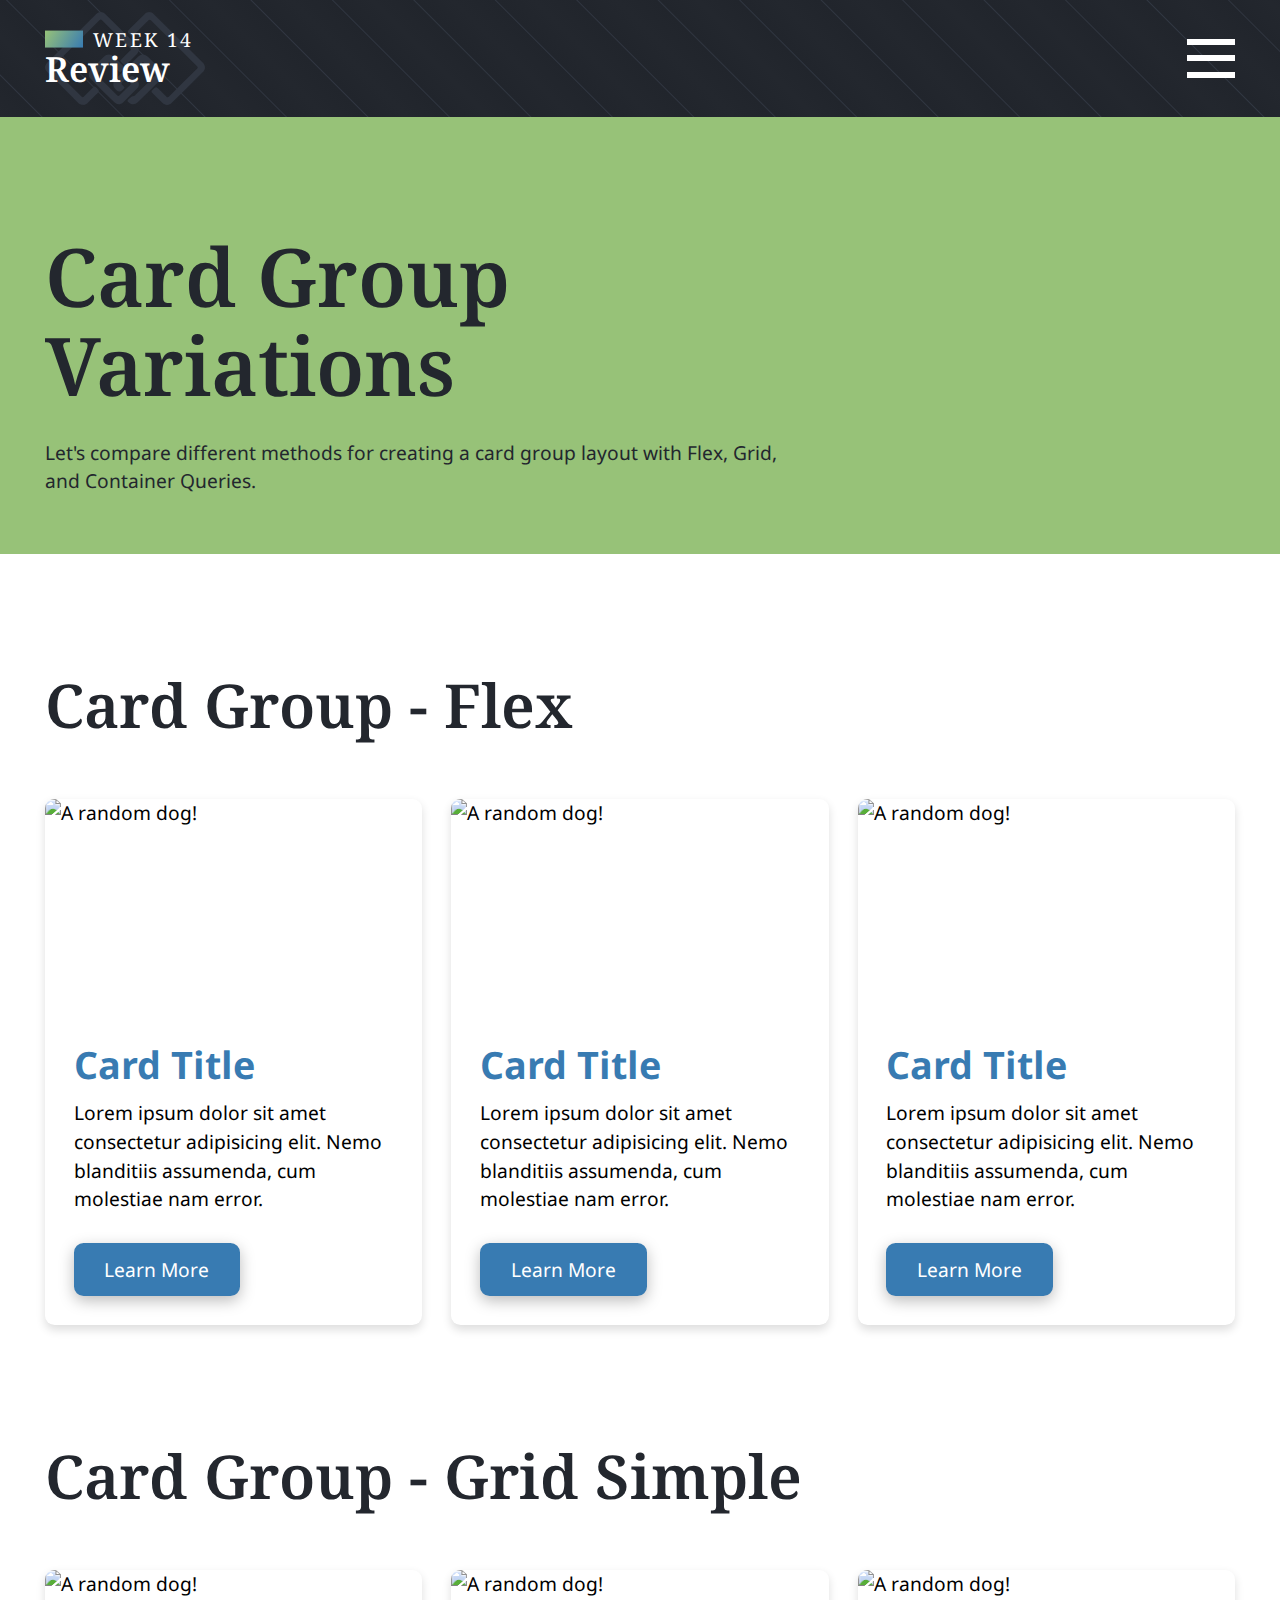
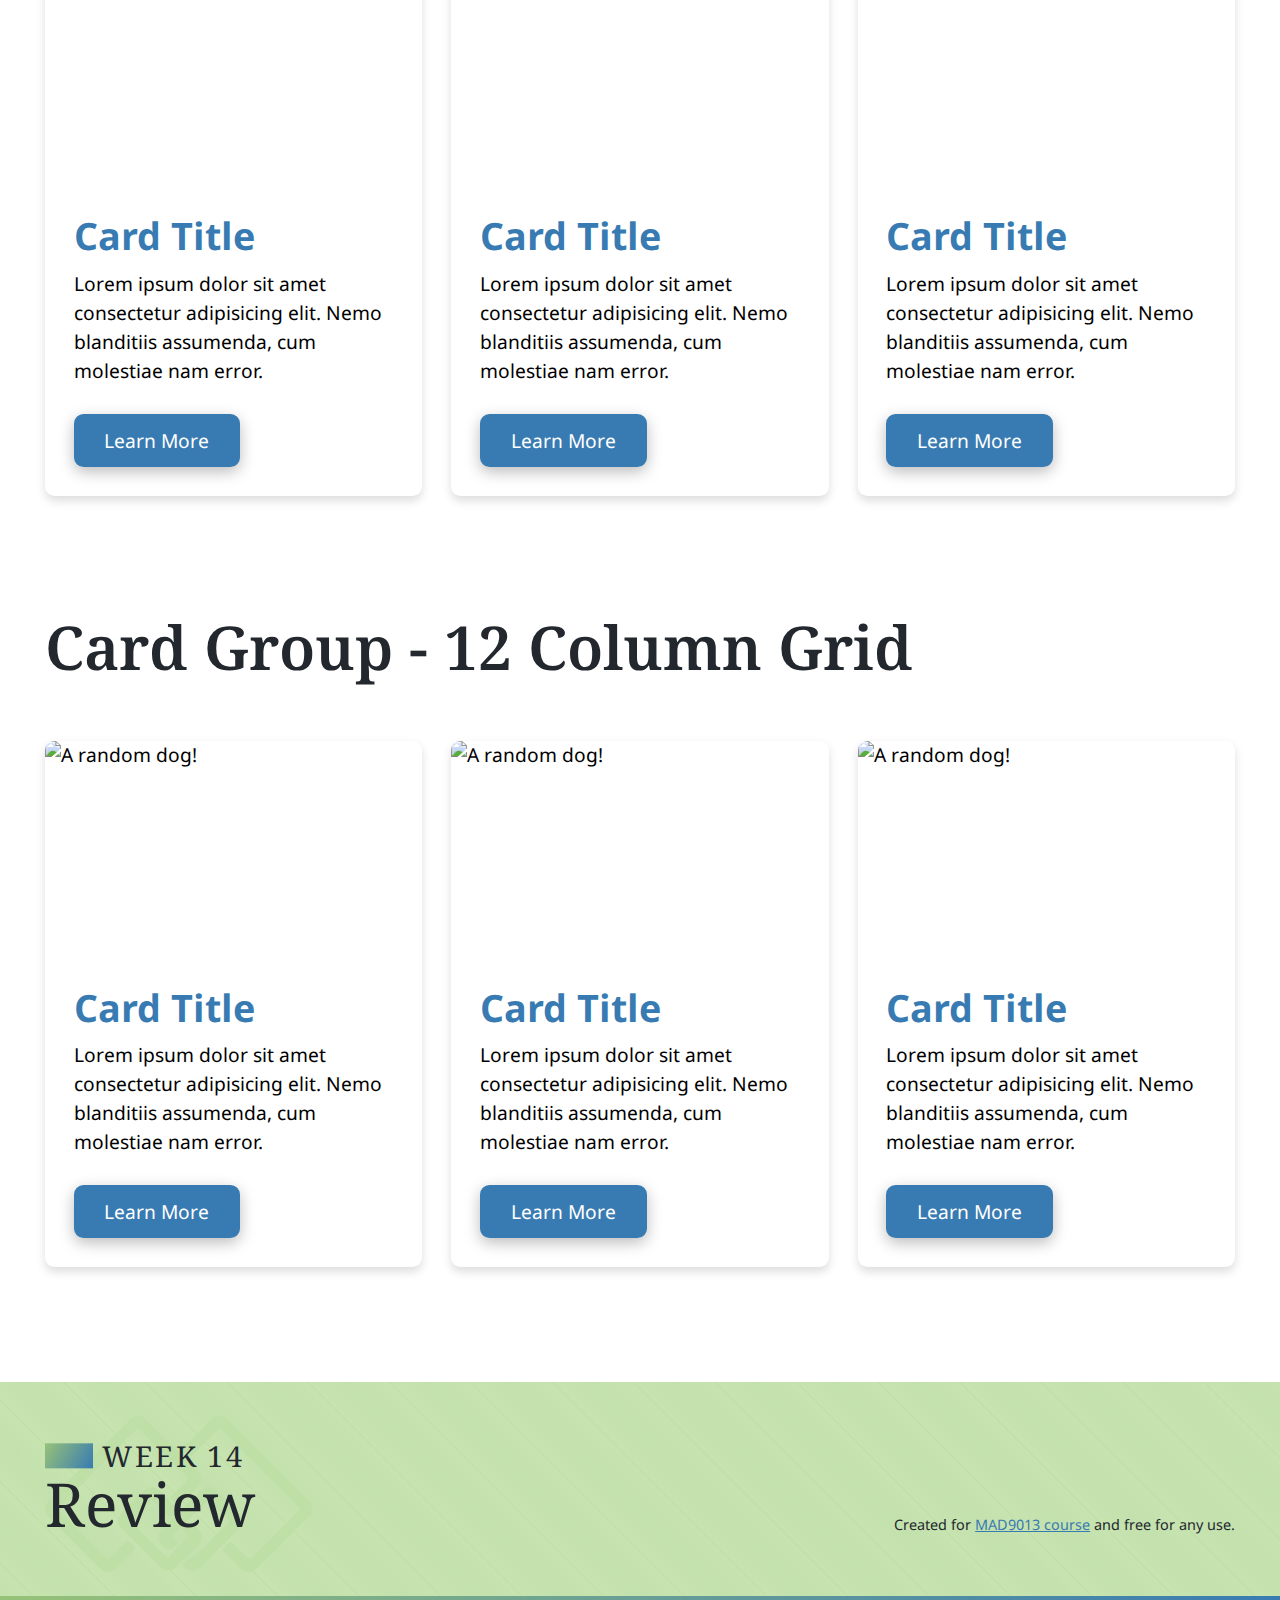
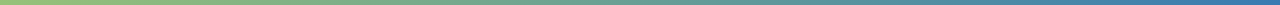
==== card-group-variations/index.html @ fa91f806 "Prep for f2024" ====
<!DOCTYPE html>
<html lang="en">
  <head>
    <!-- Ensures that the text characters are displayed properly -->
    <meta charset="UTF-8" />

    <!-- Properly sizes content across different browser window sizes -->
    <meta name="viewport" content="width=device-width, initial-scale=1.0" />

    <!--
      The site title displayed in the browser tab.
      Also used for Search Engine Optimization (SEO),
      Google results, and accessibility tools/screen readers.
    -->
    <title>Card Group Variations | W14 - Review</title>

    <!-- Loads Material Icons Font -->
    <link
      rel="stylesheet"
      href="https://fonts.googleapis.com/css2?family=Material+Symbols+Outlined:opsz,wght,FILL,GRAD@24,400,0,0"
    />

    <!-- Loads custom supporting CSS stylesheet(s) -->
    <link rel="stylesheet" href="/css/main.css" />

    <!-- Loads lesson specific CSS stylesheet -->
    <link rel="stylesheet" href="/css/card-group-variations-complete.css" />

    <!-- Loads Favicon -->
    <link rel="shortcut icon" href="favicon.ico" />
  </head>
  <body id="page">
    <!--
      Accessibility feature that allows users to
      quickly skip to key areas on the page.
    -->
    <ul class="skip-links">
      <li>
        <a class="skip-links__link" href="#nav">Skip to site navigation</a>
      </li>
      <li>
        <a class="skip-links__link" href="#main">Skip to main content</a>
      </li>
    </ul>

    <!--
      Main site header. Features our site logo and navigation.
    -->
    <header class="navbar">
      <div class="container">
        <strong class="navbar__headline">
          <a href="/" class="navbar__logo">
            <span class="navbar__week">Week 14</span>
            <span class="navbar__title">Review</span>
          </a>
        </strong>
        <button
          class="navbar__toggle"
          aria-label="Click to open mobile navigation"
        >
          <span class="navbar__tog navbar__tog--top"></span>
          <span class="navbar__tog navbar__tog--middle"></span>
          <span class="navbar__tog navbar__tog--bottom"></span>
        </button>
        <nav id="nav" class="navbar__nav">
          <ul class="navbar__list">
            <li>
              <a href="/flex/" class="navbar__link">Flex</a>
            </li>
            <li>
              <a href="/grid/" class="navbar__link">Grid</a>
            </li>
            <li>
              <a
                href="/card-group-variations/"
                class="navbar__link"
                aria-current="page"
              >
                Card Group Variations
              </a>
            </li>
          </ul>
        </nav>
      </div>
    </header>

    <!--
      The main contains ALL of the content unique to this page.
      Every page MUST have exactly one `main` that is a direct child of `body`.
    -->
    <main id="main">
      <header class="banner">
        <div class="container">
          <div class="container--text">
            <h1 class="banner__headline">Card Group Variations</h1>
            <p class="banner__byline">
              Let's compare different methods for creating a card group layout
              with Flex, Grid, and Container Queries.
            </p>
          </div>
        </div>
      </header>

      <!-- 
        ====================================================
        ============== TUTORIAL CONTENT START ==============
        ====================================================
      -->

      <section class="card-group card-group--flex">
        <div class="container">
          <h2 class="card-group__title">Card Group - Flex</h2>
          <ul class="card-group__list">
            <li class="card-group__item">
              <div class="card card--full-hover" href="#">
                <div class="card__image">
                  <img
                    src="https://placedog.net/500/500?random"
                    alt="A random dog!"
                  />
                </div>
                <div class="card__content">
                  <h3 class="card__title">Card Title</h3>
                  <p class="card__text">
                    Lorem ipsum dolor sit amet consectetur adipisicing elit.
                    Nemo blanditiis assumenda, cum molestiae nam error.
                  </p>
                  <a href="#" class="btn">Learn More</a>
                </div>
              </div>
            </li>
            <li class="card-group__item">
              <div class="card card--full-hover" href="#">
                <div class="card__image">
                  <img
                    src="https://placedog.net/600/600?random"
                    alt="A random dog!"
                  />
                </div>
                <div class="card__content">
                  <h3 class="card__title">Card Title</h3>
                  <p class="card__text">
                    Lorem ipsum dolor sit amet consectetur adipisicing elit.
                    Nemo blanditiis assumenda, cum molestiae nam error.
                  </p>
                  <a href="#" class="btn">Learn More</a>
                </div>
              </div>
            </li>
            <li class="card-group__item">
              <div class="card card--full-hover" href="#">
                <div class="card__image">
                  <img
                    src="https://placedog.net/650/650?random"
                    alt="A random dog!"
                  />
                </div>
                <div class="card__content">
                  <h3 class="card__title">Card Title</h3>
                  <p class="card__text">
                    Lorem ipsum dolor sit amet consectetur adipisicing elit.
                    Nemo blanditiis assumenda, cum molestiae nam error.
                  </p>
                  <a href="#" class="btn">Learn More</a>
                </div>
              </div>
            </li>
          </ul>
        </div>
      </section>

      <section class="card-group card-group--grid-simple">
        <div class="container">
          <h2 class="card-group__title">Card Group - Grid Simple</h2>
          <ul class="card-group__list">
            <li class="card-group__item">
              <div class="card card--full-hover" href="#">
                <div class="card__image">
                  <img
                    src="https://placedog.net/500/500?random"
                    alt="A random dog!"
                  />
                </div>
                <div class="card__content">
                  <h3 class="card__title">Card Title</h3>
                  <p class="card__text">
                    Lorem ipsum dolor sit amet consectetur adipisicing elit.
                    Nemo blanditiis assumenda, cum molestiae nam error.
                  </p>
                  <a href="#" class="btn">Learn More</a>
                </div>
              </div>
            </li>
            <li class="card-group__item">
              <div class="card card--full-hover" href="#">
                <div class="card__image">
                  <img
                    src="https://placedog.net/600/600?random"
                    alt="A random dog!"
                  />
                </div>
                <div class="card__content">
                  <h3 class="card__title">Card Title</h3>
                  <p class="card__text">
                    Lorem ipsum dolor sit amet consectetur adipisicing elit.
                    Nemo blanditiis assumenda, cum molestiae nam error.
                  </p>
                  <a href="#" class="btn">Learn More</a>
                </div>
              </div>
            </li>
            <li class="card-group__item">
              <div class="card card--full-hover" href="#">
                <div class="card__image">
                  <img
                    src="https://placedog.net/650/650?random"
                    alt="A random dog!"
                  />
                </div>
                <div class="card__content">
                  <h3 class="card__title">Card Title</h3>
                  <p class="card__text">
                    Lorem ipsum dolor sit amet consectetur adipisicing elit.
                    Nemo blanditiis assumenda, cum molestiae nam error.
                  </p>
                  <a href="#" class="btn">Learn More</a>
                </div>
              </div>
            </li>
          </ul>
        </div>
      </section>

      <section class="card-group card-group--12-col-grid">
        <div class="container">
          <h2 class="card-group__title">Card Group - 12 Column Grid</h2>
          <ul class="card-group__list">
            <li class="card-group__item">
              <div class="card card--full-hover" href="#">
                <div class="card__image">
                  <img
                    src="https://placedog.net/500/500?random"
                    alt="A random dog!"
                  />
                </div>
                <div class="card__content">
                  <h3 class="card__title">Card Title</h3>
                  <p class="card__text">
                    Lorem ipsum dolor sit amet consectetur adipisicing elit.
                    Nemo blanditiis assumenda, cum molestiae nam error.
                  </p>
                  <a href="#" class="btn">Learn More</a>
                </div>
              </div>
            </li>
            <li class="card-group__item">
              <div class="card card--full-hover" href="#">
                <div class="card__image">
                  <img
                    src="https://placedog.net/600/600?random"
                    alt="A random dog!"
                  />
                </div>
                <div class="card__content">
                  <h3 class="card__title">Card Title</h3>
                  <p class="card__text">
                    Lorem ipsum dolor sit amet consectetur adipisicing elit.
                    Nemo blanditiis assumenda, cum molestiae nam error.
                  </p>
                  <a href="#" class="btn">Learn More</a>
                </div>
              </div>
            </li>
            <li class="card-group__item">
              <div class="card card--full-hover" href="#">
                <div class="card__image">
                  <img
                    src="https://placedog.net/650/650?random"
                    alt="A random dog!"
                  />
                </div>
                <div class="card__content">
                  <h3 class="card__title">Card Title</h3>
                  <p class="card__text">
                    Lorem ipsum dolor sit amet consectetur adipisicing elit.
                    Nemo blanditiis assumenda, cum molestiae nam error.
                  </p>
                  <a href="#" class="btn">Learn More</a>
                </div>
              </div>
            </li>
          </ul>
        </div>
      </section>

      <!-- 
        ====================================================
        =============== TUTORIAL CONTENT END ===============
        ====================================================
      -->
    </main>

    <!--
      Site footer. Contains site logo and legal info.
      
      Could also contain other concluding information such
      as repeating the navigation, contact info, and more.
    -->
    <footer class="footer">
      <div class="container container--grid">
        <div class="footer__column">
          <a href="/" class="footer__logo">
            <span class="footer__week">Week 14</span>
            <span class="footer__title">Review</span>
          </a>
        </div>

        <div class="footer__column footer__column--legal">
          <small>
            Created for
            <a href="https://mad9013.github.io/f2024/">MAD9013 course</a> and
            free for any use.
          </small>
        </div>
      </div>
    </footer>

    <!-- Accessibility feature: return to top button -->
    <a
      href="#page"
      class="to-top"
      aria-label="Click to return to top of the page"
    >
      <i class="material-symbols-outlined">arrow_upward</i>
    </a>

    <!--
      Adds a layer when the mobile navigation is open that
      allows users to click to the side and auto close the nav
    -->
    <div class="click-to-close"></div>

    <!-- Loads custom JavaScript file -->
    <script src="/js/main.js"></script>
  </body>
</html>
---- css/main.css ----
/* CSS Custom Properties AKA Variables */
:root {
  /* Colors */
  --color-primary: #23272e;
  --color-primary--light: #303641;
  --color-primary--dark: #21252c;
  --color-red: #d86972;
  --color-red--dark: #a94c54;
  --color-orange: #bb8b5e;
  --color-orange--dark: #8d6744;
  --color-green: #97c278;
  --color-green--medium: #bedfa5;
  --color-green--light: #c3e1ad;
  --color-green--lighter: #c6e3b0;
  --color-blue: #387bb2;
  --color-blue--light: #8eb9dd;
  --color-blue--lighter: #dbeaf8;
  --color-blue--dark: #2c6593;
  --color-purple: #c678dd;
  --color-purple--dark: #9c5bb0;
  --color-yellow: #ddc678;
  --color-yellow--dark: #b09c5b;
  --color-cyan: #78ddd0;
  --color-cyan--dark: #57b0a5;
  --color-brown: #3e2c18;
  --color-brown--dark: #1e150b;
  --color-gray: #333;
  --color-gray--dark: #222;

  /* Fonts */
  --font-primary: "Noto Sans", sans-serif;
  --font-secondary: "Noto Serif", serif;

  /* Sizing */
  --container: 65em;
  --container--text: 40em;

  /* Standardization */
  --transition: 0.2s;
  --shadow: 0 0.25rem 0.75rem #0004;
  --shadow--large: 0 0.5rem 1.5rem #0004;
  --shadow--subtle: 0 0.125rem 0.5rem #0002;
  --radius: 0.5em;
}

/* CSS Reset */

/* Box sizing rules */
*,
*::before,
*::after {
  box-sizing: border-box;
}

::selection {
  background-color: var(--color-blue);
  color: #fff;
}

/* Set core root defaults */
html {
  color: var(--color-primary);
  font-family: var(--font-primary);
  line-height: 1.5;
}

html:focus-within {
  scroll-behavior: smooth;
}

/* Set core body defaults */
body {
  min-height: 100vh;
  text-rendering: optimizeSpeed;
  margin: 0;
  display: grid;
  grid-template-rows: auto auto 1fr auto;
}

/* Update default margin */
h1,
h2,
h3,
h4,
h5,
h6,
p,
figure,
blockquote,
ol,
ul,
dl,
dd {
  margin: 0 0 1.5rem;
}

/* Remove list styles on ul, ol elements with a list role, which suggests default styling will be removed */
ul[role="list"],
ol[role="list"] {
  list-style: none;
  padding: 0;
  margin: 0;
}

/* A elements that don't have a class get default styles */
a:not([class]) {
  text-decoration-skip-ink: auto;
  color: var(--color-blue);
  transition: all var(--transition);
}

a:not([class]):hover,
a:not([class]):focus-visible {
  color: var(--color-red);
}

/* Make images easier to work with */
img,
picture,
svg {
  max-width: 100%;
  display: block;
}

svg {
  fill: currentColor;
}

svg:not(:root) {
  overflow: hidden;
}

/* Inherit fonts for inputs and buttons */
input,
button,
textarea,
select {
  font: inherit;
}

/* Remove all animations, transitions and smooth scroll for people that prefer not to see them */
@media (prefers-reduced-motion: reduce) {
  html:focus-within {
    scroll-behavior: auto;
  }

  *,
  *::before,
  *::after {
    animation-duration: 0.01ms !important;
    animation-iteration-count: 1 !important;
    transition-duration: 0.01ms !important;
    scroll-behavior: auto !important;
  }
}

/* ---------- Accessibility ---------- */

/* Focus Highlights */
*:focus-visible {
  outline: 0.125rem solid var(--color-blue);
  outline-offset: 0.125rem;
}

/* Skip Links */

.skip-links {
  padding: 0;
  margin: 0;
  list-style-type: none;
}

.skip-links__link {
  position: absolute;
  top: -10rem;
  left: 0.5rem;
  background-color: var(--color-green);
  color: var(--color-primary);
  padding: 0.75rem 1.5rem;
  text-decoration: none;
  border-radius: var(--radius);
}

.skip-links__link:focus {
  top: 0.5rem;
}

/* To Top */

.to-top {
  position: fixed;
  bottom: 1.5rem;
  right: 1.5rem;
  background-color: var(--color-green);
  color: var(--color-primary);
  width: 2.5rem;
  height: 2.5rem;
  display: flex;
  align-items: center;
  justify-content: center;
  border-radius: var(--radius);
  text-decoration: none;
  box-shadow: var(--shadow);
  translate: 0 100%;
  opacity: 0;
  transition: opacity var(--transition), translate var(--transition),
    bottom var(--transition);
}

.to-top.visible {
  translate: 0;
  opacity: 0.75;
}

.to-top:hover,
.to-top:focus-visible {
  translate: 0;
  opacity: 1;
}

/* Screen reader only text */

.screen-reader-text,
.srt {
  position: absolute;
  clip-path: polygon(0 0, 0.1% 0, 0.1% 0.1%, 0 0.1%);
}

/* ---------- Typography ---------- */

/* Fonts */

@font-face {
  font-family: "Noto Sans";
  src: url("../fonts/NotoSans-Regular.ttf");
  font-weight: 400;
  font-style: normal;
}

@font-face {
  font-family: "Noto Sans";
  src: url("../fonts/NotoSans-Italic.ttf");
  font-weight: 400;
  font-style: italic;
}

@font-face {
  font-family: "Noto Sans";
  src: url("../fonts/NotoSans-Bold.ttf");
  font-weight: 700;
  font-style: normal;
}

@font-face {
  font-family: "Noto Sans";
  src: url("../fonts/NotoSans-BoldItalic.ttf");
  font-weight: 700;
  font-style: italic;
}

@font-face {
  font-family: "Noto Serif";
  src: url("../fonts/NotoSerif-Regular.ttf");
  font-weight: 400;
  font-style: normal;
}

@font-face {
  font-family: "Noto Serif";
  src: url("../fonts/NotoSerif-Italic.ttf");
  font-weight: 400;
  font-style: italic;
}

@font-face {
  font-family: "Noto Serif";
  src: url("../fonts/NotoSerif-SemiBold.ttf");
  font-weight: 600;
  font-style: normal;
}

@font-face {
  font-family: "Noto Serif";
  src: url("../fonts/NotoSerif-SemiBoldItalic.ttf");
  font-weight: 600;
  font-style: italic;
}

/* Type Hierarchy */

h1,
.heading-1 {
  font-size: 1.802rem;
  font-family: var(--font-secondary);
  line-height: 1.1;
}

h2,
.heading-2 {
  font-size: 1.602rem;
  font-family: var(--font-secondary);
  line-height: 1.2;
}

h3,
.heading-3 {
  font-size: 1.424rem;
  margin-block-end: 0.75rem;
  line-height: 1.3;
  color: var(--color-blue);
}

h4,
.heading-4 {
  font-size: 1.266rem;
  margin-block-end: 0;
  text-transform: uppercase;
}

h5,
.heading-5 {
  font-size: 1.125rem;
  border-block-end: 0.0625rem solid var(--color-blue);
}

h6 {
  font-size: 1rem;
  font-family: var(--font-secondary);
}

small,
.small {
  font-size: 0.889rem;
}

@media only screen and (min-width: 45em) {
  html {
    font-size: 110%;
  }

  h1,
  .heading-1 {
    font-size: 3.052rem;
  }

  h2,
  .heading-2 {
    font-size: 2.441rem;
  }

  h3,
  .heading-3 {
    font-size: 1.953rem;
  }

  h4,
  .heading-4 {
    font-size: 1.563rem;
  }

  h5,
  .heading-5 {
    font-size: 1.25rem;
  }

  small,
  .small {
    font-size: 0.8rem;
  }
}

@media only screen and (min-width: 60em) {
  html {
    font-size: 120%;
  }

  h1,
  .heading-1 {
    font-size: 4.209rem;
  }

  h2,
  .heading-2 {
    font-size: 3.157rem;
  }

  h3,
  .heading-3 {
    font-size: 2.369rem;
  }

  h4,
  .heading-4 {
    font-size: 1.777rem;
  }

  h5,
  .heading-5 {
    font-size: 1.333rem;
  }

  small,
  .small {
    font-size: 0.75rem;
  }
}

.truncate {
  max-width: 100%;
  overflow: hidden;
  width: 100%;
  text-overflow: ellipsis;
  white-space: nowrap;
}

/* ---------- Layout ---------- */

/* Containers */

.container {
  width: min(100%, var(--container));
  margin: 0 auto;
  padding-inline-start: 1.5rem;
  padding-inline-end: 1.5rem;
}

.container--text {
  width: min(100%, var(--container--text));
}

.container--grid {
  display: grid;
  grid-template-columns: repeat(12, 1fr);
  gap: 1.5rem;
}

.container--grid > * {
  grid-column: 1 / -1;
}

.w-1-4 {
  width: 25%;
}

.w-1-2 {
  width: 50%;
}

.w-3-4 {
  width: 75%;
}

.push {
  margin-block-end: 1.5rem;
}

/* Setting default spacing for all section elements */

body > main > section {
  padding-block-start: 1.5rem;
  padding-block-end: 1.5rem;
}

body > main > section:first-of-type {
  padding-block-start: 3rem;
  padding-block-end: 1.5rem;
}

body > main > section:last-of-type {
  padding-block-start: 1.5rem;
  padding-block-end: 3rem;
}

body > main > section:first-of-type:last-of-type {
  padding-block-start: 3rem;
  padding-block-end: 3rem;
}

body > main + aside {
  padding-block-start: 3rem;
  padding-block-end: 3rem;
  background-color: var(--color-blue--light);
}

body > main + aside p:last-child {
  margin: 0;
}

body > main + aside a:not([class]) {
  color: var(--color-primary);
}

@media only screen and (min-width: 45em) {
  body > main > section {
    padding-block-start: 2.25rem;
    padding-block-end: 2.25rem;
  }

  body > main > section:first-of-type {
    padding-block-start: 4.5rem;
    padding-block-end: 2.25rem;
  }

  body > main > section:last-of-type {
    padding-block-start: 2.25rem;
    padding-block-end: 4.5rem;
  }

  body > main > section:first-of-type:last-of-type {
    padding-block-start: 4.5rem;
    padding-block-end: 4.5rem;
  }

  body > main + aside {
    padding-block-start: 4.5rem;
    padding-block-end: 4.5rem;
  }
}

@media only screen and (min-width: 60em) {
  body > main > section {
    padding-block-start: 3rem;
    padding-block-end: 3rem;
  }

  body > main > section:first-of-type {
    padding-block-start: 6rem;
    padding-block-end: 3rem;
  }

  body > main > section:last-of-type {
    padding-block-start: 3rem;
    padding-block-end: 6rem;
  }

  body > main > section:first-of-type:last-of-type {
    padding-block-start: 6rem;
    padding-block-end: 6rem;
  }

  body > main + aside {
    padding-block-start: 6rem;
    padding-block-end: 6rem;
  }
}

body > main > section > .container > h2 {
  margin-block-end: 3rem;
}

body > main > section > .container > h3 {
  margin-block-start: 3rem;
}

/* ---------- Utility ---------- */

code {
  padding: 0.25em 0.5em;
  color: #222;
  background-color: #0002;
  border: 0.0625em solid #0002;
  border-radius: var(--radius);
  white-space: nowrap;
  font-size: 0.875em;
}

h1 code {
  padding: 0.05em 0.25em;
}

/* ---------- Patterns/Components ---------- */

/* Button */
.btn {
  /* common styles */
  display: inline-block;
  padding: 0.55em 1.5em 0.5em;
  background-color: var(--color-blue);
  border: 0.125rem solid var(--color-blue);
  color: #fff;
  border-radius: var(--radius);
  box-shadow: var(--shadow);
  text-align: center;
  transition: all var(--transition);

  /* link necessary styles */
  text-decoration: none;

  /* button necessary styles */
  cursor: pointer;
  font-family: inherit;
  font-size: inherit;
}

.btn:hover,
.btn:focus {
  background-color: var(--color-blue--dark);
  border-color: var(--color-blue--dark);
  color: #fff;
}

/* Navbar */

.navbar {
  background-color: var(--color-primary);
  background-image: repeating-linear-gradient(
    45deg,
    var(--color-primary),
    var(--color-primary--dark) 1.5rem,
    var(--color-primary--light) 1.55rem,
    var(--color-primary--dark) 1.6rem,
    var(--color-primary) 3rem
  );
  &:where(:not(.navbar--no-sticky)) {
    position: sticky;
    top: 0;
    z-index: 1000;
  }
}

.navbar .container {
  display: flex;
  justify-content: space-between;
  align-items: center;
  gap: 1.5rem;
  padding-block-start: 1.5rem;
  padding-block-end: 1.5rem;
  background-image: url("../images/logo-navbar.svg");
  background-repeat: no-repeat;
  background-size: auto 80%;
  background-position: 1.5rem center;
}

.navbar__headline {
  margin: 0;
  display: block;
  font-size: 1.802rem;
  font-family: var(--font-secondary);
  position: relative;
  z-index: 1;
  line-height: 1.1;
}

.navbar__logo {
  display: block;
  color: #fff;
  text-decoration: none;
}

.navbar__week {
  --dash-width: 1.5rem;
  display: block;
  font-size: 1rem;
  font-weight: 400;
  text-transform: uppercase;
  letter-spacing: 0.125rem;
  padding-inline-start: calc(var(--dash-width) + 0.5rem);
  position: relative;
}

.navbar__week::before {
  content: " ";
  position: absolute;
  top: 50%;
  left: 0;
  translate: 0 -50%;
  width: var(--dash-width);
  height: 80%;
  background-image: linear-gradient(
    120deg,
    var(--color-green),
    var(--color-blue)
  );
}

.navbar__toggle {
  width: 2.5rem;
  height: 2rem;
  background-color: transparent;
  border: 0;
  cursor: pointer;
  padding: 0;
  display: inline-flex;
  flex-direction: column;
  justify-content: space-between;
  position: relative;
  z-index: 1;
}

.navbar__tog {
  background-color: #fff;
  display: block;
  width: 100%;
  height: 0.3125rem;
  position: relative;
  transition: top var(--transition), bottom var(--transition),
    transform var(--transition), opacity var(--transition);
}

.navbar__tog--top {
  top: 0;
}
.navbar__tog--bottom {
  bottom: 0;
}

.open .navbar__tog--top {
  top: 50%;
  transform: translate(0, -50%) rotate(45deg);
}

.open .navbar__tog--middle {
  opacity: 0;
}

.open .navbar__tog--bottom {
  bottom: 50%;
  transform: translate(0, 50%) rotate(-45deg);
}

.navbar__nav {
  position: absolute;
  padding: calc(6.08229375rem + 1.5rem) 1.5rem 2rem;
  top: 0;
  right: 0;
  width: 100%;
  height: 100dvh;
  height: 100vh;
  background-color: var(--color-primary);
  opacity: 0;
  pointer-events: none;
  transition: opacity var(--transition);
}

.open .navbar__nav {
  translate: 0;
  opacity: 1;
  pointer-events: all;
}

.navbar__nav::after {
  content: " ";
  position: absolute;
  bottom: 0;
  left: 0;
  width: 100%;
  height: 0.5rem;
  background-image: linear-gradient(
    120deg,
    var(--color-green),
    var(--color-blue)
  );
}

.navbar__list {
  padding: 0;
  margin: 0;
  list-style-type: none;
  text-align: right;
  display: grid;
  gap: 1rem;
}

.navbar__link {
  color: #fff;
  font-size: 1.25rem;
  display: inline-block;
  text-decoration-thickness: 0.175rem;
  text-decoration-color: transparent;
  transition: all var(--transition);
}

.navbar__link[aria-current="page"],
.navbar__link:hover,
.navbar__link:focus-visible {
  text-decoration-color: var(--color-green);
}

@media only screen and (min-width: 45em) {
  .navbar__week {
    --dash-width: 2rem;
  }
}

@media only screen and (min-width: 60em) {
  .navbar--tall {
    position: static;
  }

  .navbar--tall .container {
    min-height: 25rem;
    align-items: end;
    gap: 3rem;
  }

  .navbar--tall .navbar__headline {
    font-size: 4.209rem;
  }

  .navbar--tall .navbar__week {
    --dash-width: 2.5rem;
    font-size: 1.5rem;
  }

  .navbar--tall .navbar__toggle {
    display: none;
  }

  .navbar--tall .navbar__nav {
    position: unset;
    padding: unset;
    top: unset;
    right: unset;
    width: unset;
    height: unset;
    background-color: unset;
    box-shadow: unset;
    translate: unset;
    transition: unset;
    white-space: nowrap;
    translate: 0;
    opacity: 1;
    pointer-events: all;
  }

  .navbar:not(.navbar--tall) .navbar__nav {
    width: 100%;
    translate: 0;
    opacity: 0;
    pointer-events: none;
    transition: opacity var(--transition);
    background: repeating-linear-gradient(
      120deg,
      var(--color-primary),
      var(--color-primary--dark) 1.5rem,
      var(--color-primary--light) 1.55rem,
      var(--color-primary--dark) 1.6rem,
      var(--color-primary) 3rem
    );
  }

  .navbar:not(.navbar--tall).open .navbar__nav {
    opacity: 1;
    pointer-events: all;
  }

  .navbar:not(.navbar--tall) .navbar__list {
    width: min(100%, var(--container));
    margin: 0 auto;
    padding-inline-start: 1.5rem;
    padding-inline-end: 1.5rem;
  }

  .navbar--tall .navbar__nav::after {
    display: none;
  }
}

/* Footer */

.footer {
  background-color: var(--color-green--light);
  background: repeating-linear-gradient(
    45deg,
    var(--color-green--light),
    var(--color-green--lighter) 1.5rem,
    var(--color-green--medium) 1.55rem,
    var(--color-green--lighter) 1.6rem,
    var(--color-green--light) 3rem
  );
  position: relative;
}

.footer::after {
  content: " ";
  position: absolute;
  bottom: 0;
  left: 0;
  width: 100%;
  height: 0.5rem;
  background-image: linear-gradient(
    120deg,
    var(--color-green),
    var(--color-blue)
  );
}

.footer .container {
  background-image: url("../images/logo-footer.svg");
  background-repeat: no-repeat;
  background-size: auto calc(100% - 3.5rem);
  background-position: 1.5rem center;
  padding: 3rem 1.5rem 3.5rem;
}

.footer__logo {
  display: inline-block;
  color: var(--color-primary);
  text-decoration: none;
  font-family: var(--font-secondary);
  font-size: 1.602rem;
  line-height: 1.1;
}

.footer__week {
  --dash-width: 1.5rem;
  display: block;
  font-size: 1rem;
  font-weight: 400;
  text-transform: uppercase;
  letter-spacing: 0.125rem;
  padding-inline-start: calc(var(--dash-width) + 0.5rem);
  position: relative;
}

.footer__week::before {
  content: " ";
  position: absolute;
  top: 50%;
  left: 0;
  translate: 0 -50%;
  width: var(--dash-width);
  height: 80%;
  /* background-color: var(--color-green); */
  background-image: linear-gradient(
    120deg,
    var(--color-green),
    var(--color-blue)
  );
}

@media only screen and (min-width: 45em) {
  .footer .container {
    align-items: end;
  }

  .footer__logo {
    font-size: 2.441rem;
  }

  .footer__week {
    --dash-width: 2rem;
  }

  .footer__column {
    grid-column: span 6;
  }

  .footer__column--legal {
    text-align: right;
  }
}

@media only screen and (min-width: 60em) {
  .footer__logo {
    font-size: 3.157rem;
  }

  .footer__week {
    --dash-width: 2.5rem;
    font-size: 1.5rem;
  }
}

/* Click to close */

.click-to-close {
  position: fixed;
  inset: 0;
  background-color: #000a;
  pointer-events: none;
  opacity: 0;
  transition: opacity var(--transition);
}

.click-to-close.open {
  pointer-events: all;
  opacity: 1;
}

@media only screen and (min-width: 60em) {
  .click-to-close {
    display: none;
  }
}

/* Topic List */

.topic-list__list {
  padding: 0;
  margin: 0;
  list-style-type: none;
  display: grid;
  gap: 1.5rem;
}

.topic-list__list li {
  display: flex;
}

.topic-list__link {
  display: block;
  text-decoration: none;
  color: var(--color-primary);
  padding-inline-start: 1.5rem;
  border-inline-start: 0.5rem solid var(--color-primary);
  position: relative;
}

.topic-list__link::before {
  content: " ";
  width: 0.5rem;
  height: 0;
  position: absolute;
  left: -0.5rem;
  top: 0;
  background-image: linear-gradient(
    120deg,
    var(--color-green),
    var(--color-blue)
  );
  transition: height var(--transition);
}

.topic-list__link:hover::before,
.topic-list__link:focus::before {
  height: 100%;
}

.topic-list__heading {
  margin-block-end: 0.5rem;
  text-decoration: underline;
  text-decoration-thickness: 0.25rem;
  text-decoration-color: transparent;
  transition: text-decoration var(--transition);
}

.topic-list__link:hover .topic-list__heading,
.topic-list__link:focus .topic-list__heading {
  text-decoration-color: var(--color-green);
}

.topic-list__desc {
  margin: 0;
}

@media only screen and (min-width: 45em) {
  .topic-list__list {
    grid-template-columns: 1fr 1fr;
    row-gap: 3rem;
    grid-auto-rows: 1fr;
  }
}

/* Banner */

.banner {
  background-color: var(--color-green);
  padding: 6rem 0 1.5rem;
}

.banner__headline {
  margin: 0;
}

.banner__headline:not(:last-child) {
  margin-block-end: 1.5rem;
}

/* Instructor Comment */

.ic {
  margin: 1.5rem 0;
  padding: 1.5rem;
  background-color: var(--color-blue);
  color: #fff;
  border: 0.0625rem solid var(--color-blue--dark);
  display: inline-block;
  border-radius: var(--radius) var(--radius) var(--radius) 0.125rem;
  box-shadow: var(--shadow);
  max-width: 30rem;
}

.ic :last-child {
  margin-block-end: 0;
}

.ic cite {
  font-style: normal;
  font-weight: bold;
  font-family: var(--font-secondary);
}

.ic a {
  color: #fff;
}

.ic a:hover,
.ic a:focus {
  color: #ffffffaa;
}

@media only screen and (min-width: 90em) {
  .ic {
    margin-inline-start: -5rem;
  }
}

/* ---------- Tutorial Helpers ---------- */

/* Box Base */

.box {
  display: flex;
  align-items: center;
  justify-content: center;
  color: var(--color-primary);
  border: 0.25rem solid var(--color-green);
  background-color: var(--color-green--lighter);
  text-transform: uppercase;
  border-radius: var(--radius);
  padding: 1.5rem;
}

.box h3 {
  color: var(--color-primary);
  font-size: 1.5rem;
}

.box p {
  margin: 0;
}

.css-grid .box {
  padding: 2rem 1rem;
  text-transform: unset;
  display: block;
}

/* Parent */
.parent {
  border: 0.25rem dashed #ccc;
  border-radius: 0.5rem;
  padding: 1rem;
}

/* Flex basics */

.flex-item {
  padding: 1.5rem;
  border: 0.25rem solid var(--color-green);
  background-color: var(--color-green--lighter);
  border-radius: var(--radius);
}

.flex-item:nth-child(2),
.box:nth-child(2) {
  border-color: var(--color-blue--dark);
  background-color: var(--color-blue);
  color: #fff;
}

.box:nth-child(2) h3 {
  color: #fff;
}

.flex-item:nth-child(3),
.box:nth-child(3) {
  border-color: var(--color-red--dark);
  background-color: var(--color-red);
}

.flex-item:nth-child(4),
.box:nth-child(4) {
  border-color: var(--color-purple--dark);
  background-color: var(--color-purple);
}

.flex-item:nth-child(5),
.box:nth-child(5) {
  border-color: var(--color-orange--dark);
  background-color: var(--color-orange);
}

.flex-item:nth-child(6),
.box:nth-child(6) {
  border-color: var(--color-yellow--dark);
  background-color: var(--color-yellow);
}

.flex-item:nth-child(7),
.box:nth-child(7) {
  border-color: var(--color-cyan--dark);
  background-color: var(--color-cyan);
}

.flex-item:nth-child(8),
.box:nth-child(8) {
  border-color: var(--color-gray--dark);
  background-color: var(--color-gray);
  color: #fff;
}

.flex-item:nth-child(9),
.box:nth-child(9) {
  border-color: var(--color-brown--dark);
  background-color: var(--color-brown);
  color: #fff;
}

/* ---------- Misc Support ---------- */

.shhh-im-not-here {
  color: #fff;
}

.box--hello:hover {
  color: #fff;
  background-image: url(https://static.wikia.nocookie.net/starwars/images/2/2a/He-says-the-thing.png);
  background-size: cover;
  background-position: center;
}

.box--general:hover {
  color: #fff;
  background-image: url(https://i.ytimg.com/vi/jAB3mMdS0xE/maxresdefault.jpg);
  background-size: cover;
  background-position: center;
}
---- css/card-group-variations-complete.css ----
/* ---------- Card Group ---------- */

.card-group__list {
  padding: 0;
  margin: 0;
  list-style-type: none;
}

.card-group__item {
  display: flex;
  container-type: inline-size;
}

/* ---------- Card Group - Flex ---------- */

.card-group--flex {
  .card-group__list {
    display: flex;
    flex-wrap: wrap;
    gap: 1.5rem;
  }

  .card-group__item {
    flex: 1 1 15rem;
  }
}

/* ---------- Card ---------- */

.card {
  border-radius: 0.5rem;
  overflow: hidden;
  box-shadow: 0 0.25rem 0.5rem #0002;
  background-color: #fff;
  color: #000;
  text-decoration: none;
  display: flex;
  flex-direction: column;
  width: 100%;
}

.card--full-hover {
  position: relative;
  transition: all var(--transition);

  .btn::before {
    content: " ";
    display: block;
    position: absolute;
    inset: 0;
  }

  &:has(.btn:where(:hover, :focus-visible)) {
    color: #000;
    box-shadow: 0 0.5rem 0.75rem #0002;
  }
}

.card__image img {
  object-fit: cover;
  width: 100%;
  aspect-ratio: 16 / 9;
}

.card__content {
  padding: 1.5rem;
  display: flex;
  flex-direction: column;
  flex-grow: 2;
  align-items: flex-start;
  font-size: clamp(1rem, 5cqi, 1.5rem);
}

.card__title {
  color: var(--color-blue);
  margin-block-end: 0.5rem;
  font-size: clamp(1.424rem, 10cqi, 3.157rem);
}

.card__text {
  flex-grow: 2;
}

@container (min-width: 30em) {
  .card {
    display: grid;
    grid-template-columns: 1fr 1fr;
    gap: 1.5rem;
  }

  .card__image img {
    aspect-ratio: unset;
    height: 100%;
  }

  .card__content {
    padding-inline-start: 0;
  }
}

/* ---------- Card Group - Grid Simple ---------- */

.card-group--grid-simple {
  .card-group__list {
    display: grid;
    gap: 1.5rem;

    @media only screen and (min-width: 45em) {
      grid-template-columns: 1fr 1fr;

      .card-group__item:last-child {
        grid-column: span 2;
      }
    }

    @media only screen and (min-width: 60em) {
      grid-template-columns: 1fr 1fr 1fr;

      .card-group__item:last-child {
        grid-column: auto;
      }
    }
  }
}

/* ---------- Card Group - 12 Column Grid ---------- */

.card-group--12-col-grid {
  .card-group__list {
    display: grid;
    grid-template-columns: repeat(12, 1fr);
    gap: 1.5rem;

    > * {
      grid-column: 1 / -1;
    }

    @media only screen and (min-width: 45em) {
      .card-group__item {
        grid-column: span 6;
      }

      /* Demo :where vs :is here */
      .card-group__item:where(:last-child) {
        grid-column: 1 / -1;
      }
    }

    @media only screen and (min-width: 60em) {
      .card-group__item {
        grid-column: span 4;
      }
    }
  }
}
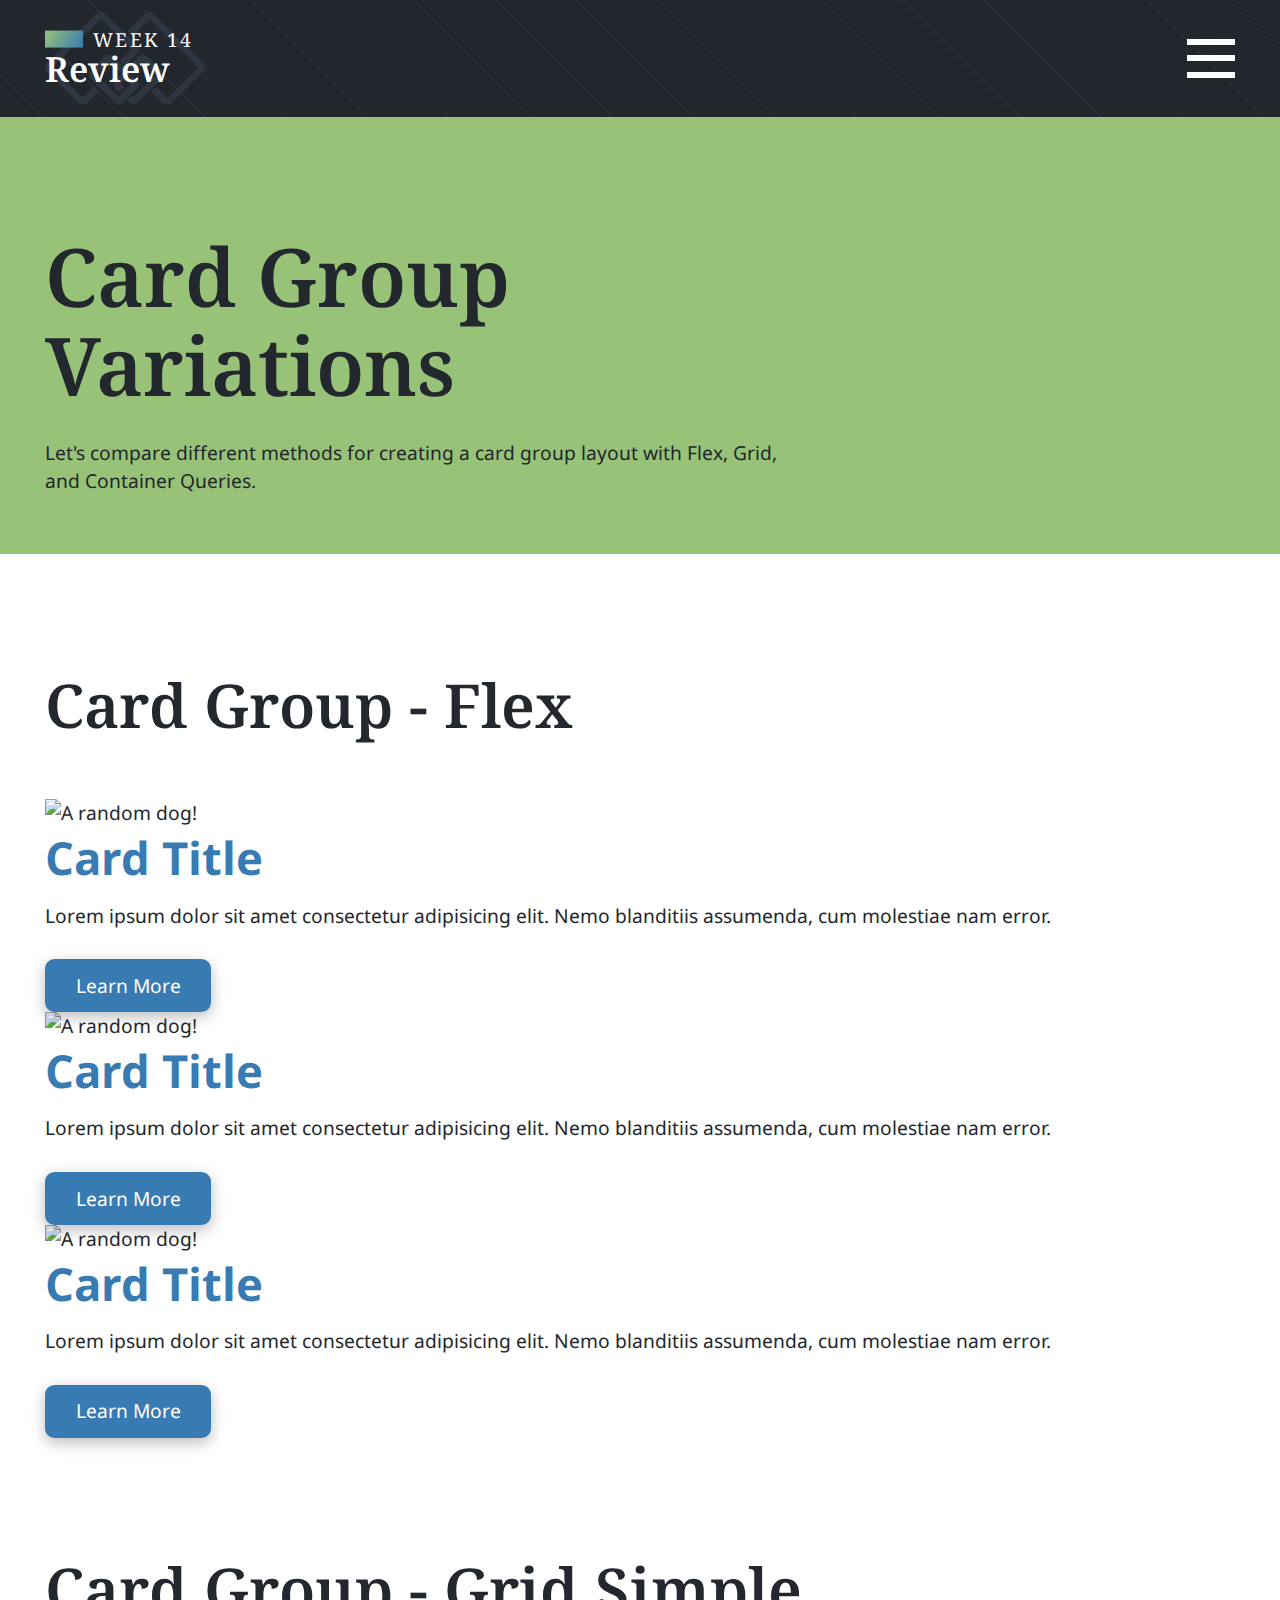
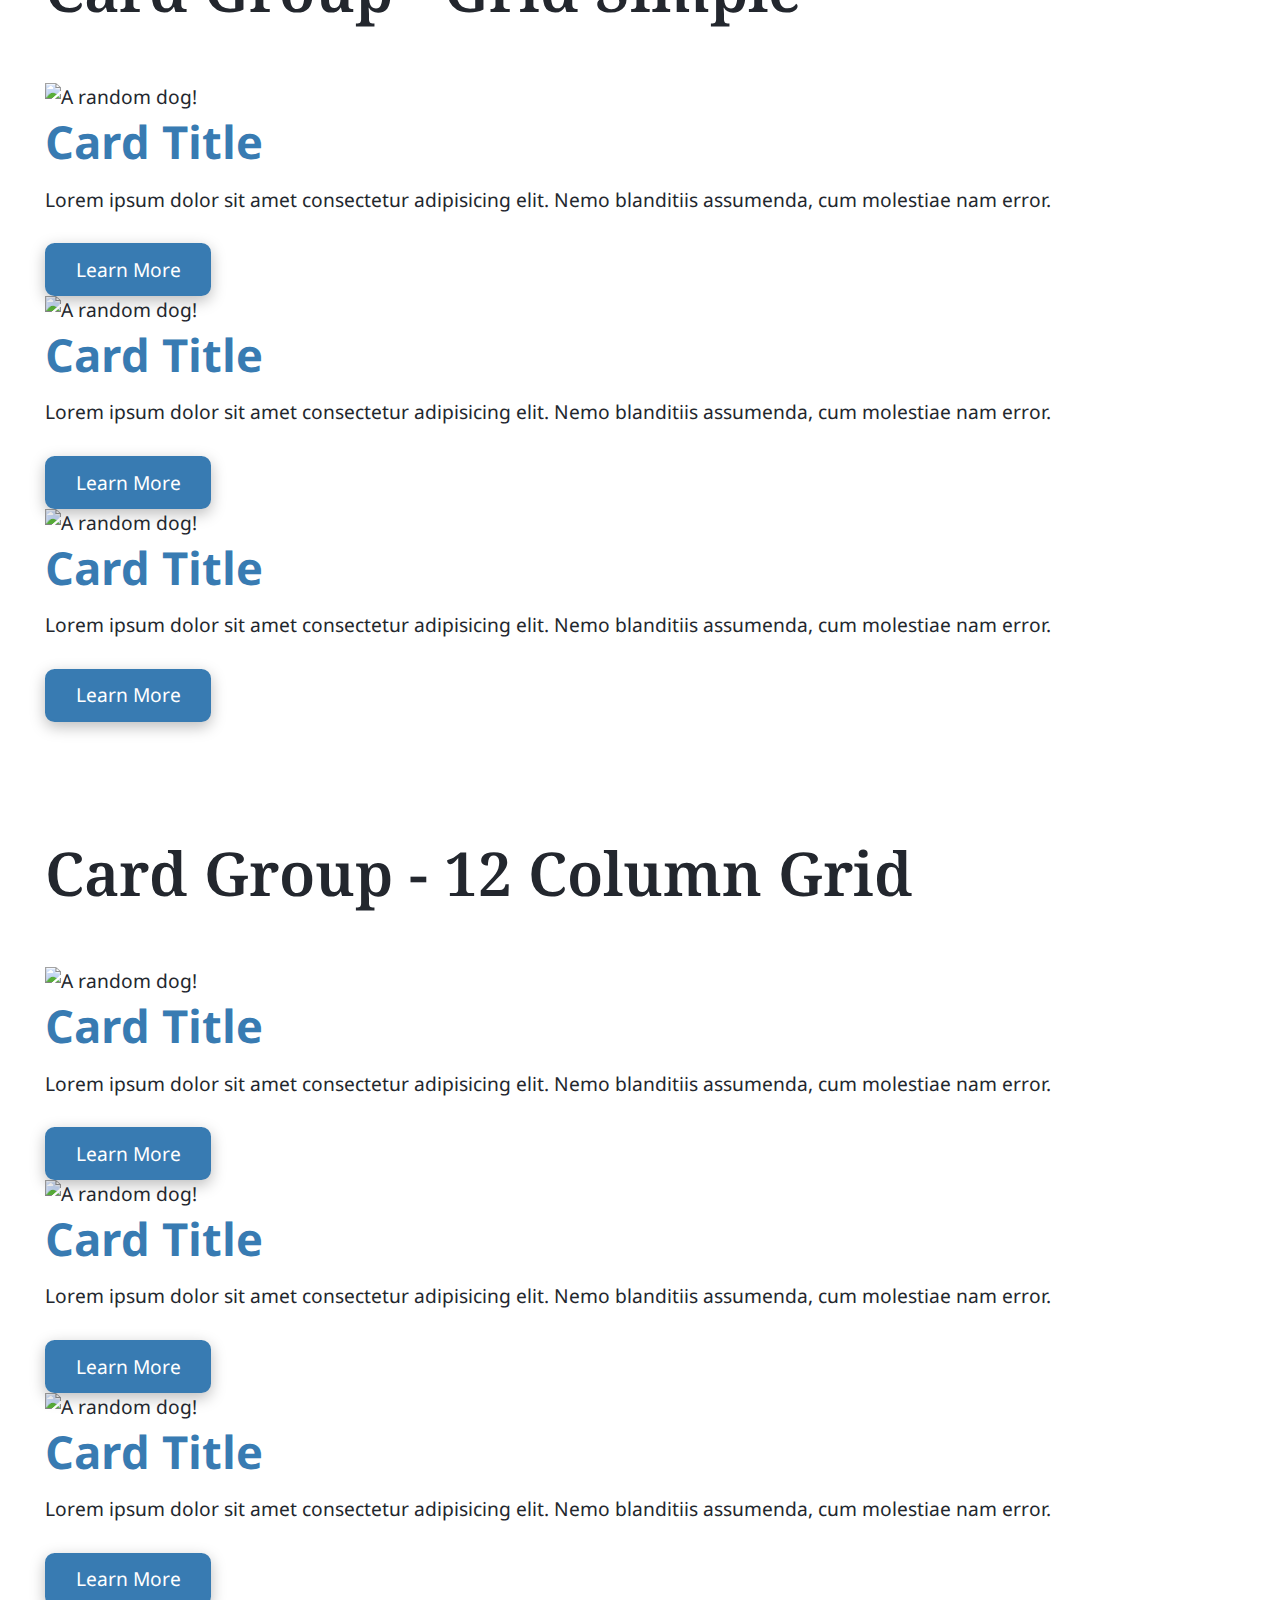
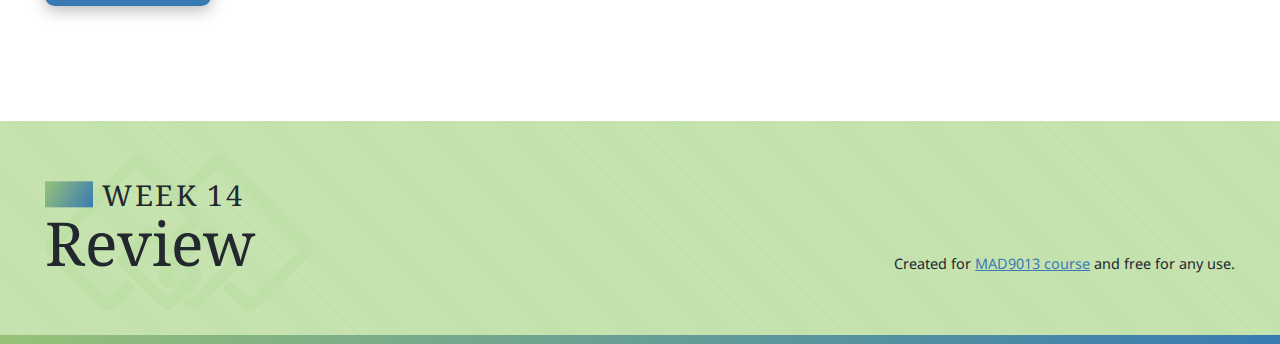
==== commit d3de1a72: "Switch out completed css files for starter files" ====
--- a/card-group-variations/index.html
+++ b/card-group-variations/index.html
@@ -24,7 +24,7 @@
     <link rel="stylesheet" href="/css/main.css" />
 
     <!-- Loads lesson specific CSS stylesheet -->
-    <link rel="stylesheet" href="/css/card-group-variations-complete.css" />
+    <link rel="stylesheet" href="/css/card-group-variations.css" />
 
     <!-- Loads Favicon -->
     <link rel="shortcut icon" href="favicon.ico" />
--- a/css/card-group-variations.css
+++ b/css/card-group-variations.css
@@ -0,0 +1,7 @@
+/* ---------- Card Group ---------- */
+
+.card-group__list {
+  padding: 0;
+  margin: 0;
+  list-style-type: none;
+}
